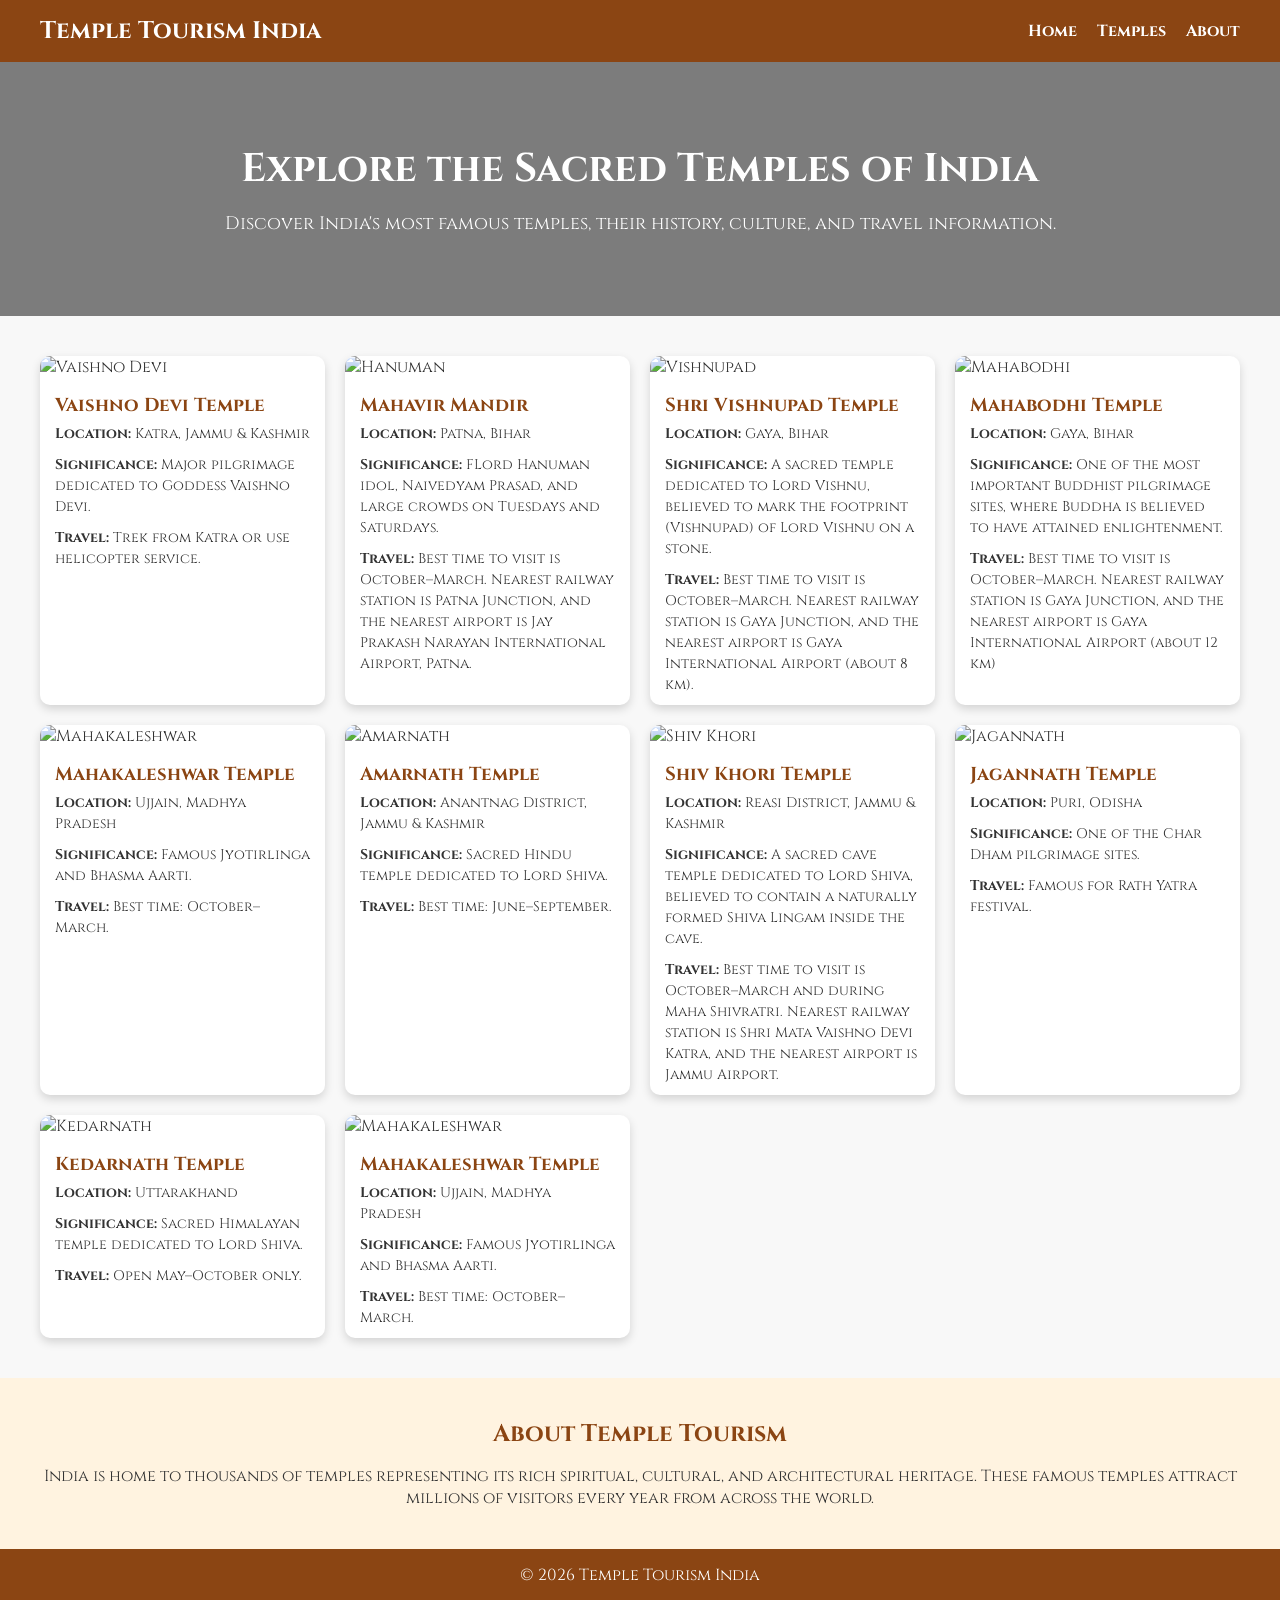
==== lab03/index.html @ 7b582c33 "Added Lab 3 Assignment" ====
<!DOCTYPE html>
<html lang="en">

<head>
    <meta charset="UTF-8">
    <meta name="viewport" content="width=device-width, initial-scale=1.0">
    <title>Temple Tourism India</title>
    <link rel="stylesheet" href="style.css">
</head>

<body>

    <header>
        <nav>
            <h2>Temple Tourism India</h2>
            <ul>
                <li><a href="#">Home</a></li>
                <li><a href="#">Temples</a></li>
                <li><a href="#">About</a></li>
            </ul>
        </nav>
    </header>

    <!-- hero -->
    <section class="hero">
        <h1>Explore the Sacred Temples of India</h1>
        <p>Discover India's most famous temples, their history, culture, and travel information.</p>
    </section>

    <!-- Temple Section -->
    <section id="temples" class="container">

        <div class="card">
            <img src="https://encrypted-tbn0.gstatic.com/images?q=tbn:ANd9GcSDS9L8hONNqCKJW5GMHqChbjXHE8wdKyZMcDCbS0ENnhMoEQ-yzkeMPjk&s=10"
                alt="Vaishno Devi">
            <h3>Vaishno Devi Temple</h3>
            <p><b>Location:</b> Katra, Jammu & Kashmir</p>
            <p><b>Significance:</b> Major pilgrimage dedicated to Goddess Vaishno Devi.</p>
            <p><b>Travel:</b> Trek from Katra or use helicopter service.</p>
        </div>

        <div class="card">
            <img src="https://mahavirmandirpatna.org/images/coreimg/Mahavir%20Mandir%20Patna.jpg"
                alt="Hanuman">
            <h3>Mahavir Mandir</h3>
            <p><b>Location:</b> Patna, Bihar</p>
            <p><b>Significance:</b> FLord Hanuman idol, Naivedyam Prasad, and large crowds on Tuesdays and Saturdays.</p>
            <p><b>Travel:</b> Best time to visit is October–March. Nearest railway station is Patna Junction, and the nearest airport is Jay Prakash Narayan International Airport, Patna.</p>
        </div>

        <div class="card">
            <img src="https://encrypted-tbn0.gstatic.com/images?q=tbn:ANd9GcTTYszpaFOD4GUx7Ac_Kimr4CjbZjUu5xmZW9Aqs2m0jhEDHHP3Jm0VAGA&s=10"
                alt="Vishnupad">
            <h3>Shri Vishnupad Temple</h3>
            <p><b>Location:</b> Gaya, Bihar</p>
            <p><b>Significance:</b> A sacred temple dedicated to Lord Vishnu, believed to mark the footprint (Vishnupad) of Lord Vishnu on a stone.</p>
            <p><b>Travel:</b> Best time to visit is October–March. Nearest railway station is Gaya Junction, and the nearest airport is Gaya International Airport (about 8 km).</p>
        </div>

        <div class="card">
            <img src="https://thumb.wikimedia.org/wikipedia/commons/thumb/4/4e/Mahabodhitemple.jpg/250px-Mahabodhitemple.jpg?utm_source=en.wikipedia.org&utm_campaign=parser&utm_content=thumbnail"
                alt="Mahabodhi">
            <h3>Mahabodhi Temple</h3>
            <p><b>Location:</b> Gaya, Bihar </p>
            <p><b>Significance:</b> One of the most important Buddhist pilgrimage sites, where Buddha is believed to have attained enlightenment.</p>
            <p><b>Travel:</b> Best time to visit is October–March. Nearest railway station is Gaya Junction, and the nearest airport is Gaya International Airport (about 12 km)</p>
        </div>

        <div class="card">
            <img src="https://ujjainmahakalbooking.com/wp-content/uploads/2026/02/Mahakaleshwar-VIP-Darshan-Bhasma-Aarti-2026-Complete-Guide-to-Ticket-Booking-Timings-Nearby-Attractions-1-1024x536.png"
                alt="Mahakaleshwar">
            <h3>Mahakaleshwar Temple</h3>
            <p><b>Location:</b> Ujjain, Madhya Pradesh</p>
            <p><b>Significance:</b> Famous Jyotirlinga and Bhasma Aarti.</p>
            <p><b>Travel:</b> Best time: October–March.</p>
        </div>

        <div class="card">
            <img src="https://www.tourmyindia.com/states/jammu-kashmir/image/amarnath-cave-temple2.jpg"
                alt="Amarnath">
            <h3>Amarnath Temple</h3>
            <p><b>Location:</b> Anantnag District, Jammu & Kashmir</p>
            <p><b>Significance:</b> Sacred Hindu temple dedicated to Lord Shiva.</p>
            <p><b>Travel:</b> Best time: June–September.</p>
        </div>

        <div class="card">
            <img src="https://encrypted-tbn0.gstatic.com/images?q=tbn:ANd9GcTZ3KKUyPDNXvLR0rBmbHNvPgTdGPLteuRoIMNWRh4J3PCifTWWsUBMxcPs&s=10"
                alt="Shiv Khori">
            <h3>Shiv Khori Temple</h3>
            <p><b>Location:</b> Reasi District, Jammu & Kashmir</p>
            <p><b>Significance:</b> A sacred cave temple dedicated to Lord Shiva, believed to contain a naturally formed Shiva Lingam inside the cave.</p>
            <p><b>Travel:</b> Best time to visit is October–March and during Maha Shivratri. Nearest railway station is Shri Mata Vaishno Devi Katra, and the nearest airport is Jammu Airport.</p>
        </div>

        
        <div class="card">
            <img src="https://encrypted-tbn0.gstatic.com/images?q=tbn:ANd9GcQRdXrmuQiuDNj9-fyEh46frIj3SB2hkxkvD3U0ianErgiNZwdycrmSckA&s=10"
                alt="Jagannath">
            <h3>Jagannath Temple</h3>
            <p><b>Location:</b> Puri, Odisha</p>
            <p><b>Significance:</b> One of the Char Dham pilgrimage sites.</p>
            <p><b>Travel:</b> Famous for Rath Yatra festival.</p>
        </div>

        <div class="card">
            <img src="https://thumb.wikimedia.org/wikipedia/commons/thumb/5/56/Kedarnath_Temple_in_Rainy_season.jpg/1280px-Kedarnath_Temple_in_Rainy_season.jpg?utm_source=en.wikipedia.org&utm_campaign=index&utm_content=thumbnail"
                alt="Kedarnath">
            <h3>Kedarnath Temple</h3>
            <p><b>Location:</b> Uttarakhand</p>
            <p><b>Significance:</b> Sacred Himalayan temple dedicated to Lord Shiva.</p>
            <p><b>Travel:</b> Open May–October only.</p>
        </div>


        <div class="card">
            <img src="https://ujjainmahakalbooking.com/wp-content/uploads/2026/02/Mahakaleshwar-VIP-Darshan-Bhasma-Aarti-2026-Complete-Guide-to-Ticket-Booking-Timings-Nearby-Attractions-1-1024x536.png"
                alt="Mahakaleshwar">
            <h3>Mahakaleshwar Temple</h3>
            <p><b>Location:</b> Ujjain, Madhya Pradesh</p>
            <p><b>Significance:</b> Famous Jyotirlinga and Bhasma Aarti.</p>
            <p><b>Travel:</b> Best time: October–March.</p>
        </div>

    </section>

    <!-- About -->
    <section id="about" class="about">
        <h2>About Temple Tourism</h2>
        <p>
            India is home to thousands of temples representing its rich spiritual,
            cultural, and architectural heritage. These famous temples attract millions
            of visitors every year from across the world.
        </p>
    </section>

    <!-- Footer -->
    <footer>
        <p>© 2026 Temple Tourism India</p>
    </footer>

</body>

</html>
---- lab03/style.css ----
@import url('https://fonts.googleapis.com/css2?family=Cinzel:wght@400..900&display=swap');

* {
    margin: 0;
    padding: 0;
    box-sizing: border-box;
    font-family: "Cinzel", serif;
}

body {
    background: #f8f8f8;
    color: #333;
}

header {
    background: #8B4513;
    padding: 15px 40px;
}

nav {
    display: flex;
    justify-content: space-between;
    align-items: center;
}

nav h2 {
    color: white;
}

nav ul {
    list-style: none;
    display: flex;
}

nav ul li {
    margin-left: 20px;
}

nav ul li a {
    text-decoration: none;
    color: white;
    font-weight: bold;
}

nav ul li a:hover {
    color: #FFD700;
}


.hero {
    background: linear-gradient(rgba(0, 0, 0, .5), rgba(0, 0, 0, .5)),
        url("https://images.unsplash.com/photo-1524492412937-b28074a5d7da?auto=format&fit=crop&w=1400&q=80");
    background-size: cover;
    background-position: center;
    color: white;
    text-align: center;
    padding: 80px 20px;
}

.hero h1 {
    font-size: 40px;
    margin-bottom: 15px;
}

.hero p {
    font-size: 18px;
}

.container {
    display: grid;
    grid-template-columns: repeat(auto-fit, minmax(250px, 1fr));
    gap: 20px;
    padding: 40px;
}

.card {
    background: white;
    border-radius: 10px;
    overflow: hidden;
    box-shadow: 0 4px 10px rgba(0, 0, 0, .15);
    transition: .3s;
}

.card:hover {
    transform: translateY(-5px);
}

.card img {
    width: 100%;
    height: 180px;
    object-fit: cover;
}

.card h3 {
    color: #8B4513;
    padding: 15px 15px 5px;
}

.card p {
    padding: 0 15px 10px;
    font-size: 14px;
    line-height: 1.5;
}

.about {
    background: #fff3e0;
    text-align: center;
    padding: 40px 20px;
}

.about h2 {
    color: #8B4513;
    margin-bottom: 15px;
}


footer {
    background: #8B4513;
    color: white;
    text-align: center;
    padding: 15px;
}
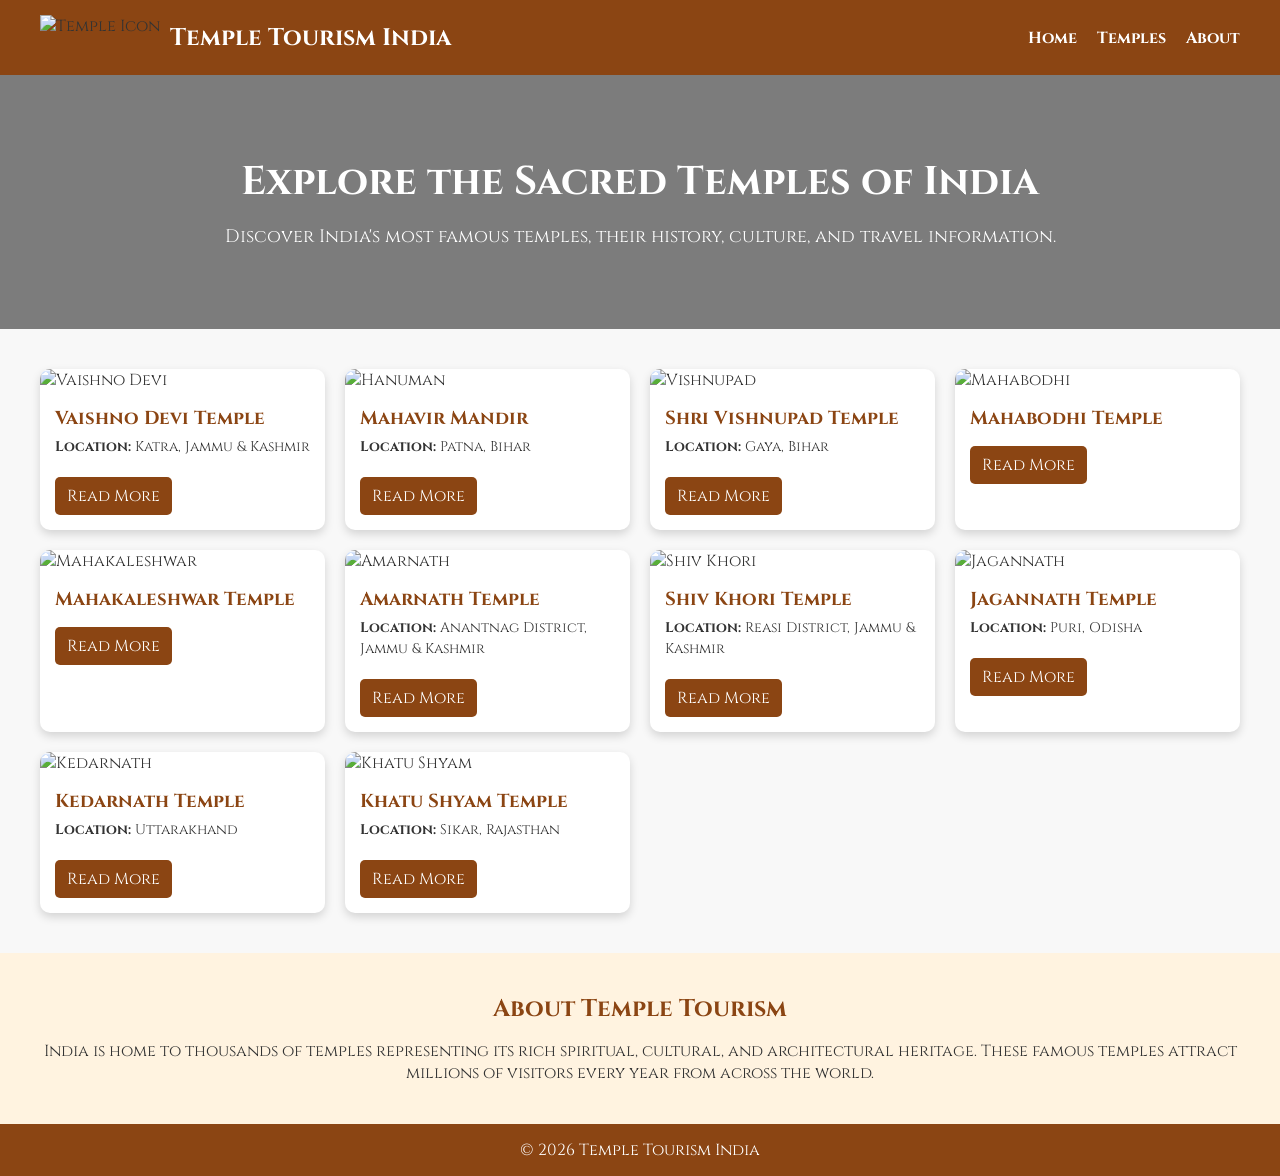
==== commit bdc608bb: "Added Temple View Page" ====
--- a/lab03/index.html
+++ b/lab03/index.html
@@ -1,144 +1,153 @@
-<!DOCTYPE html>
+<!doctype html>
 <html lang="en">
+  <head>
+    <meta charset="UTF-8" />
+    <meta name="viewport" content="width=device-width, initial-scale=1.0" />
+    <title>Temple Tourism India</title>
+    <link rel="stylesheet" href="style.css" />
+  </head>
 
-<head>
-    <meta charset="UTF-8">
-    <meta name="viewport" content="width=device-width, initial-scale=1.0">
-    <title>Temple Tourism India</title>
-    <link rel="stylesheet" href="style.css">
-</head>
-
-<body>
-
+  <body>
     <header>
-        <nav>
-            <h2>Temple Tourism India</h2>
-            <ul>
-                <li><a href="#">Home</a></li>
-                <li><a href="#">Temples</a></li>
-                <li><a href="#">About</a></li>
-            </ul>
-        </nav>
+      <nav>
+        <div class="logo">
+          <img
+            src="https://www.svgrepo.com/show/405810/hindu-temple.svg"
+            alt="Temple Icon"
+          />
+          <h2>Temple Tourism India</h2>
+        </div>
+        <ul>
+          <li><a href="#">Home</a></li>
+          <li><a href="#">Temples</a></li>
+          <li><a href="#">About</a></li>
+        </ul>
+      </nav>
     </header>
 
     <!-- hero -->
     <section class="hero">
-        <h1>Explore the Sacred Temples of India</h1>
-        <p>Discover India's most famous temples, their history, culture, and travel information.</p>
+      <h1>Explore the Sacred Temples of India</h1>
+      <p>
+        Discover India's most famous temples, their history, culture, and travel
+        information.
+      </p>
     </section>
 
     <!-- Temple Section -->
     <section id="temples" class="container">
+      <div class="card">
+        <img
+          src="https://encrypted-tbn0.gstatic.com/images?q=tbn:ANd9GcSDS9L8hONNqCKJW5GMHqChbjXHE8wdKyZMcDCbS0ENnhMoEQ-yzkeMPjk&s=10"
+          alt="Vaishno Devi"
+        />
+        <h3>Vaishno Devi Temple</h3>
+        <p><b>Location:</b> Katra, Jammu & Kashmir</p>
+        <a href="./places/VaishnoDevi.html">Read More</a>
+      </div>
 
-        <div class="card">
-            <img src="https://encrypted-tbn0.gstatic.com/images?q=tbn:ANd9GcSDS9L8hONNqCKJW5GMHqChbjXHE8wdKyZMcDCbS0ENnhMoEQ-yzkeMPjk&s=10"
-                alt="Vaishno Devi">
-            <h3>Vaishno Devi Temple</h3>
-            <p><b>Location:</b> Katra, Jammu & Kashmir</p>
-            <p><b>Significance:</b> Major pilgrimage dedicated to Goddess Vaishno Devi.</p>
-            <p><b>Travel:</b> Trek from Katra or use helicopter service.</p>
-        </div>
+      <div class="card">
+        <img
+          src="https://mahavirmandirpatna.org/images/coreimg/Mahavir%20Mandir%20Patna.jpg"
+          alt="Hanuman"
+        />
+        <h3>Mahavir Mandir</h3>
+        <p><b>Location:</b> Patna, Bihar</p>
+        <a href="./places/mahavir.html">Read More</a>
+      </div>
 
-        <div class="card">
-            <img src="https://mahavirmandirpatna.org/images/coreimg/Mahavir%20Mandir%20Patna.jpg"
-                alt="Hanuman">
-            <h3>Mahavir Mandir</h3>
-            <p><b>Location:</b> Patna, Bihar</p>
-            <p><b>Significance:</b> FLord Hanuman idol, Naivedyam Prasad, and large crowds on Tuesdays and Saturdays.</p>
-            <p><b>Travel:</b> Best time to visit is October–March. Nearest railway station is Patna Junction, and the nearest airport is Jay Prakash Narayan International Airport, Patna.</p>
-        </div>
+      <div class="card">
+        <img
+          src="https://encrypted-tbn0.gstatic.com/images?q=tbn:ANd9GcTTYszpaFOD4GUx7Ac_Kimr4CjbZjUu5xmZW9Aqs2m0jhEDHHP3Jm0VAGA&s=10"
+          alt="Vishnupad"
+        />
+        <h3>Shri Vishnupad Temple</h3>
+        <p><b>Location:</b> Gaya, Bihar</p>
+        <a href="./places/vishnupad.html">Read More</a>
+      </div>
 
-        <div class="card">
-            <img src="https://encrypted-tbn0.gstatic.com/images?q=tbn:ANd9GcTTYszpaFOD4GUx7Ac_Kimr4CjbZjUu5xmZW9Aqs2m0jhEDHHP3Jm0VAGA&s=10"
-                alt="Vishnupad">
-            <h3>Shri Vishnupad Temple</h3>
-            <p><b>Location:</b> Gaya, Bihar</p>
-            <p><b>Significance:</b> A sacred temple dedicated to Lord Vishnu, believed to mark the footprint (Vishnupad) of Lord Vishnu on a stone.</p>
-            <p><b>Travel:</b> Best time to visit is October–March. Nearest railway station is Gaya Junction, and the nearest airport is Gaya International Airport (about 8 km).</p>
-        </div>
+      <div class="card">
+        <img
+          src="https://thumb.wikimedia.org/wikipedia/commons/thumb/4/4e/Mahabodhitemple.jpg/250px-Mahabodhitemple.jpg?utm_source=en.wikipedia.org&utm_campaign=parser&utm_content=thumbnail"
+          alt="Mahabodhi"
+        />
+        <h3>Mahabodhi Temple</h3>
+        <a href="./places/mahabodhi.html">Read More</a>
+      </div>
 
-        <div class="card">
-            <img src="https://thumb.wikimedia.org/wikipedia/commons/thumb/4/4e/Mahabodhitemple.jpg/250px-Mahabodhitemple.jpg?utm_source=en.wikipedia.org&utm_campaign=parser&utm_content=thumbnail"
-                alt="Mahabodhi">
-            <h3>Mahabodhi Temple</h3>
-            <p><b>Location:</b> Gaya, Bihar </p>
-            <p><b>Significance:</b> One of the most important Buddhist pilgrimage sites, where Buddha is believed to have attained enlightenment.</p>
-            <p><b>Travel:</b> Best time to visit is October–March. Nearest railway station is Gaya Junction, and the nearest airport is Gaya International Airport (about 12 km)</p>
-        </div>
+      <div class="card">
+        <img
+          src="https://ujjainmahakalbooking.com/wp-content/uploads/2026/02/Mahakaleshwar-VIP-Darshan-Bhasma-Aarti-2026-Complete-Guide-to-Ticket-Booking-Timings-Nearby-Attractions-1-1024x536.png"
+          alt="Mahakaleshwar"
+        />
+        <h3>Mahakaleshwar Temple</h3>
+        <a href="./places/mahakaleshwar.html">Read More</a>
+      </div>
 
-        <div class="card">
-            <img src="https://ujjainmahakalbooking.com/wp-content/uploads/2026/02/Mahakaleshwar-VIP-Darshan-Bhasma-Aarti-2026-Complete-Guide-to-Ticket-Booking-Timings-Nearby-Attractions-1-1024x536.png"
-                alt="Mahakaleshwar">
-            <h3>Mahakaleshwar Temple</h3>
-            <p><b>Location:</b> Ujjain, Madhya Pradesh</p>
-            <p><b>Significance:</b> Famous Jyotirlinga and Bhasma Aarti.</p>
-            <p><b>Travel:</b> Best time: October–March.</p>
-        </div>
+      <div class="card">
+        <img
+          src="https://www.tourmyindia.com/states/jammu-kashmir/image/amarnath-cave-temple2.jpg"
+          alt="Amarnath"
+        />
+        <h3>Amarnath Temple</h3>
+        <p><b>Location:</b> Anantnag District, Jammu & Kashmir</p>
+        <a href="./places/amarnath.html">Read More</a>
+      </div>
 
-        <div class="card">
-            <img src="https://www.tourmyindia.com/states/jammu-kashmir/image/amarnath-cave-temple2.jpg"
-                alt="Amarnath">
-            <h3>Amarnath Temple</h3>
-            <p><b>Location:</b> Anantnag District, Jammu & Kashmir</p>
-            <p><b>Significance:</b> Sacred Hindu temple dedicated to Lord Shiva.</p>
-            <p><b>Travel:</b> Best time: June–September.</p>
-        </div>
+      <div class="card">
+        <img
+          src="https://encrypted-tbn0.gstatic.com/images?q=tbn:ANd9GcTZ3KKUyPDNXvLR0rBmbHNvPgTdGPLteuRoIMNWRh4J3PCifTWWsUBMxcPs&s=10"
+          alt="Shiv Khori"
+        />
+        <h3>Shiv Khori Temple</h3>
+        <p><b>Location:</b> Reasi District, Jammu & Kashmir</p>
+        <a href="./places/shivkhori.html">Read More</a>
+      </div>
 
-        <div class="card">
-            <img src="https://encrypted-tbn0.gstatic.com/images?q=tbn:ANd9GcTZ3KKUyPDNXvLR0rBmbHNvPgTdGPLteuRoIMNWRh4J3PCifTWWsUBMxcPs&s=10"
-                alt="Shiv Khori">
-            <h3>Shiv Khori Temple</h3>
-            <p><b>Location:</b> Reasi District, Jammu & Kashmir</p>
-            <p><b>Significance:</b> A sacred cave temple dedicated to Lord Shiva, believed to contain a naturally formed Shiva Lingam inside the cave.</p>
-            <p><b>Travel:</b> Best time to visit is October–March and during Maha Shivratri. Nearest railway station is Shri Mata Vaishno Devi Katra, and the nearest airport is Jammu Airport.</p>
-        </div>
+      <div class="card">
+        <img
+          src="https://encrypted-tbn0.gstatic.com/images?q=tbn:ANd9GcQRdXrmuQiuDNj9-fyEh46frIj3SB2hkxkvD3U0ianErgiNZwdycrmSckA&s=10"
+          alt="Jagannath"
+        />
+        <h3>Jagannath Temple</h3>
+        <p><b>Location:</b> Puri, Odisha</p>
+        <a href="./places/jagannath.html">Read More</a>
+      </div>
 
-        
-        <div class="card">
-            <img src="https://encrypted-tbn0.gstatic.com/images?q=tbn:ANd9GcQRdXrmuQiuDNj9-fyEh46frIj3SB2hkxkvD3U0ianErgiNZwdycrmSckA&s=10"
-                alt="Jagannath">
-            <h3>Jagannath Temple</h3>
-            <p><b>Location:</b> Puri, Odisha</p>
-            <p><b>Significance:</b> One of the Char Dham pilgrimage sites.</p>
-            <p><b>Travel:</b> Famous for Rath Yatra festival.</p>
-        </div>
+      <div class="card">
+        <img
+          src="https://thumb.wikimedia.org/wikipedia/commons/thumb/5/56/Kedarnath_Temple_in_Rainy_season.jpg/1280px-Kedarnath_Temple_in_Rainy_season.jpg?utm_source=en.wikipedia.org&utm_campaign=index&utm_content=thumbnail"
+          alt="Kedarnath"
+        />
+        <h3>Kedarnath Temple</h3>
+        <p><b>Location:</b> Uttarakhand</p>
+        <a href="./places/kedarnath.html">Read More</a>
+      </div>
 
-        <div class="card">
-            <img src="https://thumb.wikimedia.org/wikipedia/commons/thumb/5/56/Kedarnath_Temple_in_Rainy_season.jpg/1280px-Kedarnath_Temple_in_Rainy_season.jpg?utm_source=en.wikipedia.org&utm_campaign=index&utm_content=thumbnail"
-                alt="Kedarnath">
-            <h3>Kedarnath Temple</h3>
-            <p><b>Location:</b> Uttarakhand</p>
-            <p><b>Significance:</b> Sacred Himalayan temple dedicated to Lord Shiva.</p>
-            <p><b>Travel:</b> Open May–October only.</p>
-        </div>
-
-
-        <div class="card">
-            <img src="https://ujjainmahakalbooking.com/wp-content/uploads/2026/02/Mahakaleshwar-VIP-Darshan-Bhasma-Aarti-2026-Complete-Guide-to-Ticket-Booking-Timings-Nearby-Attractions-1-1024x536.png"
-                alt="Mahakaleshwar">
-            <h3>Mahakaleshwar Temple</h3>
-            <p><b>Location:</b> Ujjain, Madhya Pradesh</p>
-            <p><b>Significance:</b> Famous Jyotirlinga and Bhasma Aarti.</p>
-            <p><b>Travel:</b> Best time: October–March.</p>
-        </div>
-
+      <div class="card">
+        <img
+          src="https://encrypted-tbn0.gstatic.com/images?q=tbn:ANd9GcT1k-DgtyRjUNszQzsIuZcQqrrvWz_T-6keqrVXQzY41A&s=10"
+          alt="Khatu Shyam"
+        />
+        <h3>Khatu Shyam Temple</h3>
+        <p><b>Location:</b> Sikar, Rajasthan</p>
+        <a href="./places/khatushyam.html">Read More</a>
+      </div>
     </section>
 
     <!-- About -->
     <section id="about" class="about">
-        <h2>About Temple Tourism</h2>
-        <p>
-            India is home to thousands of temples representing its rich spiritual,
-            cultural, and architectural heritage. These famous temples attract millions
-            of visitors every year from across the world.
-        </p>
+      <h2>About Temple Tourism</h2>
+      <p>
+        India is home to thousands of temples representing its rich spiritual,
+        cultural, and architectural heritage. These famous temples attract
+        millions of visitors every year from across the world.
+      </p>
     </section>
 
     <!-- Footer -->
     <footer>
-        <p>© 2026 Temple Tourism India</p>
+      <p>© 2026 Temple Tourism India</p>
     </footer>
-
-</body>
-
-</html>+  </body>
+</html>
--- a/lab03/style.css
+++ b/lab03/style.css
@@ -15,6 +15,17 @@
 header {
     background: #8B4513;
     padding: 15px 40px;
+}
+
+.logo {
+    display: flex;
+    align-items: center;
+    gap: 10px;
+}
+
+.logo img {
+    height: 45px;
+    object-fit: contain;
 }
 
 nav {
@@ -102,6 +113,17 @@
     line-height: 1.5;
 }
 
+.card a {
+    display: inline-block;
+    margin: 10px 15px 15px;
+    padding: 8px 12px;
+    background: #8B4513;
+    color: white;
+    text-decoration: none;
+    border-radius: 5px;
+    transition: .3s;
+}
+
 .about {
     background: #fff3e0;
     text-align: center;
